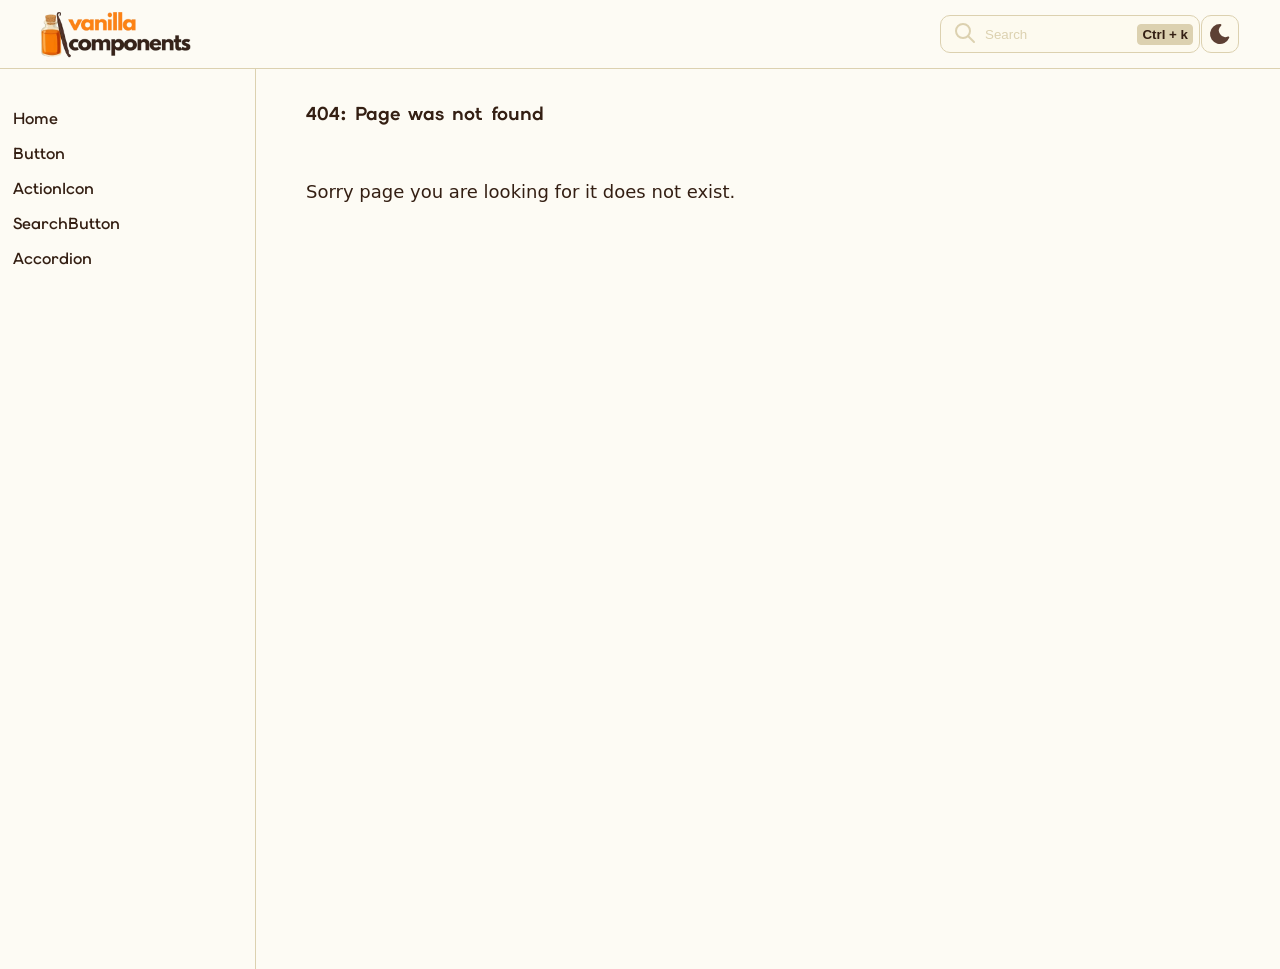
==== components/index.html @ 4ad966d8 "feat: accordion component" ====
<!doctype html>
<html lang="en">
  <head>
    <meta charset="UTF-8" />
    <meta name="viewport" content="width=device-width, initial-scale=1.0" />
    <title>Vanilla Components</title>
    <link rel="stylesheet" href="../styles.css" />
    <link rel="stylesheet" href="./ActionIcon/actionIcon.css" />
    <link rel="stylesheet" href="./Title/title.css" />
    <link rel="stylesheet" href="./SearchButton/searchButton.css" />
    <link rel="stylesheet" href="./NavList/navList.css" />
    <link rel="stylesheet" href="./SearchModal/searchModal.css" />

    <script src="../app.js" type="module"></script>
  </head>
  <body>
    <main>
      <site-header class="header"></site-header>
      <div class="container">
        <site-sidebar class="sidebar"></site-sidebar>

        <section class="content">
          <article class="card">
            <h1 class="title">404: Page was not found</h1>
            <p class="text">
              Sorry page you are looking for it does not exist.
            </p>
          </article>
          <site-search></site-search>
        </section>
      </div>
    </main>
  </body>
</html>
---- styles.css ----
@font-face {
  font-family: "ElmsSans";
  src: url("./assets/fonts/Elms_Sans/ElmsSans-Regular.ttf");
  font-weight: 400;
}

@font-face {
  font-family: "ElmsSans";
  src: url("./assets/fonts/Elms_Sans/ElmsSans-Medium.ttf");
  font-weight: 500;
}

@font-face {
  font-family: "ElmsSans";
  src: url("./assets/fonts/Elms_Sans/ElmsSans-SemiBold.ttf");
  font-weight: 600;
}

@font-face {
  font-family: "ElmsSans";
  src: url("./assets/fonts/Elms_Sans/ElmsSans-Bold.ttf");
  font-weight: 700;
}

@font-face {
  font-family: "ElmsSans";
  src: url("./assets/fonts/Elms_Sans/ElmsSans-ExtraBold.ttf");
  font-weight: 800;
}

:root {
  --color-white: #ffffff;
  --color-vanilla-100: #f1e4b2;
  --color-vanilla-200: #dcd1b0;
  --color-vanilla-300: #dcd1b0;
  --color-gold-100: #f9ab51;
  --color-gold-200: #ff8215;
  --color-gold-300: #e86009;
  --color-gold-400: #b93905;
  --color-cork: #d59756;
  --color-cocoa-100: #5d4034;
  --color-cocoa-200: #3d251b;

  /* Mode colors */
  --background-color: #fdfbf4;
  --background-color-2: #dcd1b0;
  --font-color: #341f13;
  --hover-color: #f1e4b2;
  --focus-color: #f9ab51;
}

[data-theme="dark"] {
  --color-white: #ffffff;
  --color-vanilla-100: #f9f3dd;
  --color-vanilla-200: #dcd1b0;
  --color-vanilla-300: #cac1a6;
  --color-gold-100: #f9ab51;
  --color-gold-200: #ff8215;
  --color-gold-300: #e86009;
  --color-gold-400: #b93905;
  --color-cork: #d59756;
  --color-cocoa-100: #5d4034;
  --color-cocoa-200: #3d251b;

  /* Mode colors */
  --background-color: #696556;
  --background-color-2: #5d4034;
  --font-color: #fefefc;
  --hover-color: #ff8215;
  --focus-color: #b93905;
}

* {
  box-sizing: border-box;
}

body {
  display: flex;
  justify-content: center;
  font-family: "ElmsSans";
  background-color: var(--background-color);
  margin: 0;
  padding: 0;
}
main {
  width: 100%;
  display: flex;
  flex-direction: column;
  justify-content: flex-start;
  align-items: center;
  height: 100dvh;
}
.container {
  display: flex;
  justify-content: flex-start;
  align-items: flex-start;
  width: 100%;
  max-width: 1440px;
}

.sidebar {
  border-right: 1px solid var(--color-vanilla-200);
  height: 100dvh;
  width: 20%;
  padding: 32px 16px 80px 0;
}

.content {
  width: 80%;
  padding: 0 50px;
  @media (width: 375px) {
    padding: 0 16px;
  }
}

.card {
  width: 100%;
  padding: 32px 0 48px 0;
  display: flex;
  flex-direction: column;
  justify-content: flex-start;
  align-items: flex-start;
  gap: 32px;
}

.header {
  width: 100%;
  height: 80px;
  border-bottom: 1px solid var(--color-vanilla-200);
  display: flex;
  justify-content: center;

  padding: 10px 40px;
}
header {
  width: 100%;
  display: flex;
  justify-content: center;
}

.nav {
  max-width: 1440px;
  width: 100%;

  display: flex;
  justify-content: space-between;
}

.nav__logo {
  height: 48px;
}

.nav__btns {
  display: flex;
  justify-content: center;
  align-items: center;
}

.text {
  width: 70%;
  text-align: left;
  line-height: 32px;
  font-family: "ElmSans", system-ui;
  font-size: 18px;
  font-weight: 400;
  color: var(--font-color);
}

.hidden {
  display: none;
}
---- components/ActionIcon/actionIcon.css ----
.action-icon {
  border: 1px solid var(--color-cocoa-100);
  border-radius: 10px;
  padding: 0;
  height: 38px;
  width: 38px;
  margin: 1px;

  background: transparent;

  display: flex;
  flex-direction: column;
  justify-content: center;
  align-items: center;
  cursor: pointer;
}

.action-icon__icon {
  color: var(--color-white);
  width: 24px;
  height: 24px;
}

.action-icon__icon > svg {
  width: 24px;
  height: 24px;
}

.action-icon--primary {
  background-color: var(--color-cocoa-100);

  .action-icon__icon {
    color: var(--color-white);
  }
}

.action-icon--secondary {
  background-color: var(--color-vanilla-100);

  .action-icon__icon {
    color: var(--color-cocoa-200);
  }
}

.action-icon--dark {
  background-color: rgba(249, 243, 221, 0.2);
  border: 1px solid var(--color-vanilla-200);

  .action-icon__icon {
    color: var(--color-cocoa-100);
  }
}

.action-icon--light {
  background-color: rgba(249, 243, 221, 0.2);
  border: 1px solid var(--color-vanilla-200);

  .action-icon__icon {
    color: var(--color-white);
  }
}

@media (hover: hover) {
  .action-icon--primary:hover {
    background-color: var(--color-cocoa-200);
    color: var(--color-white);
  }

  .action-icon--secondary:hover {
    background-color: var(--color-cork);
    color: var(--color-cocoa-200);
  }
}

.hidden {
  display: none;
}
---- components/Title/title.css ----
.title {
  margin: 0;
  color: var(--font-color);
}
---- components/SearchButton/searchButton.css ----
.search__btn {
  border: 1px solid var(--color-vanilla-200);
  height: 38px;
  width: 260px;
  border-radius: 10px;
  background: rgba(249, 243, 221, 0.2);
  padding: 0 4px;

  display: flex;
  justify-content: space-between;
  align-items: center;
  cursor: pointer;
}

.search__btn > div {
  display: flex;
  justify-content: center;
  align-items: center;
}

.search__icon {
  color: var(--color-vanilla-300);
  padding: 0 8px;
}

.search__text {
  color: var(--color-vanilla-300);
}

.search__tag {
  border: 1px solid var(--background-color-2);
  color: var(--font-color);
  padding: 2px 4px;
  margin: 2px;
  font-weight: 600;
  background-color: var(--background-color-2);
  border-radius: 4px;
}
---- components/NavList/navList.css ----
.menu__list {
  list-style: none;
  padding: 0;
  margin: 0;
  width: 100%;
}

.menu__list li {
  width: 100%;
}

.list__link {
  display: block;
  text-decoration: none;
  width: 100%;
  border-radius: 8px;
  border: 1px solid transparent;
  font-weight: 600;
  color: var(--font-color);
  padding: 6px 12px;
}

.list__link--search__components {
  height: 50px;
  display: flex;
  justify-content: start;
  align-items: center;
}

@media (hover: hover) {
  .list__link:hover {
    background-color: var(--hover-color);
  }
}

.list__link:focus {
  background-color: var(--focus-color);
}

.link--active {
  background-color: var(--focus-color);
}

.hidden {
  display: none;
}
---- components/SearchModal/searchModal.css ----
/* DIALOG */
.search__dialog[open] {
  width: 30%;
  border: 1px solid transparent;
  background-color: var(--background-color);
  padding: 4px;
  border-radius: 10px;
  margin: 0;
  top: 10%;
  margin-inline: auto;
}

.search__dialog::backdrop {
  backdrop-filter: blur(4px);
  background-color: rgb(0, 0, 0, 0.3);
}

.search__entry {
  width: 100%;
  height: 50px;
  display: flex;
  justify-content: center;
  align-items: center;
  border-bottom: 1px solid var(--color-vanilla-200);
  margin-bottom: 4px;
}

.search__input {
  width: 92%;
  height: 36px;
  border: 1px solid transparent;
  font-family: "ElmsSans";
  font-weight: 400;
  font-size: 18px;
  background: transparent;
  color: var(--font-color);
}

.search__input:focus-visible {
  outline: 1px solid transparent;
  background: transparent;
}
.search__components {
  padding: 0 0 0 4px;
  margin: 0;
}

.list_link {
  height: 36px;
}
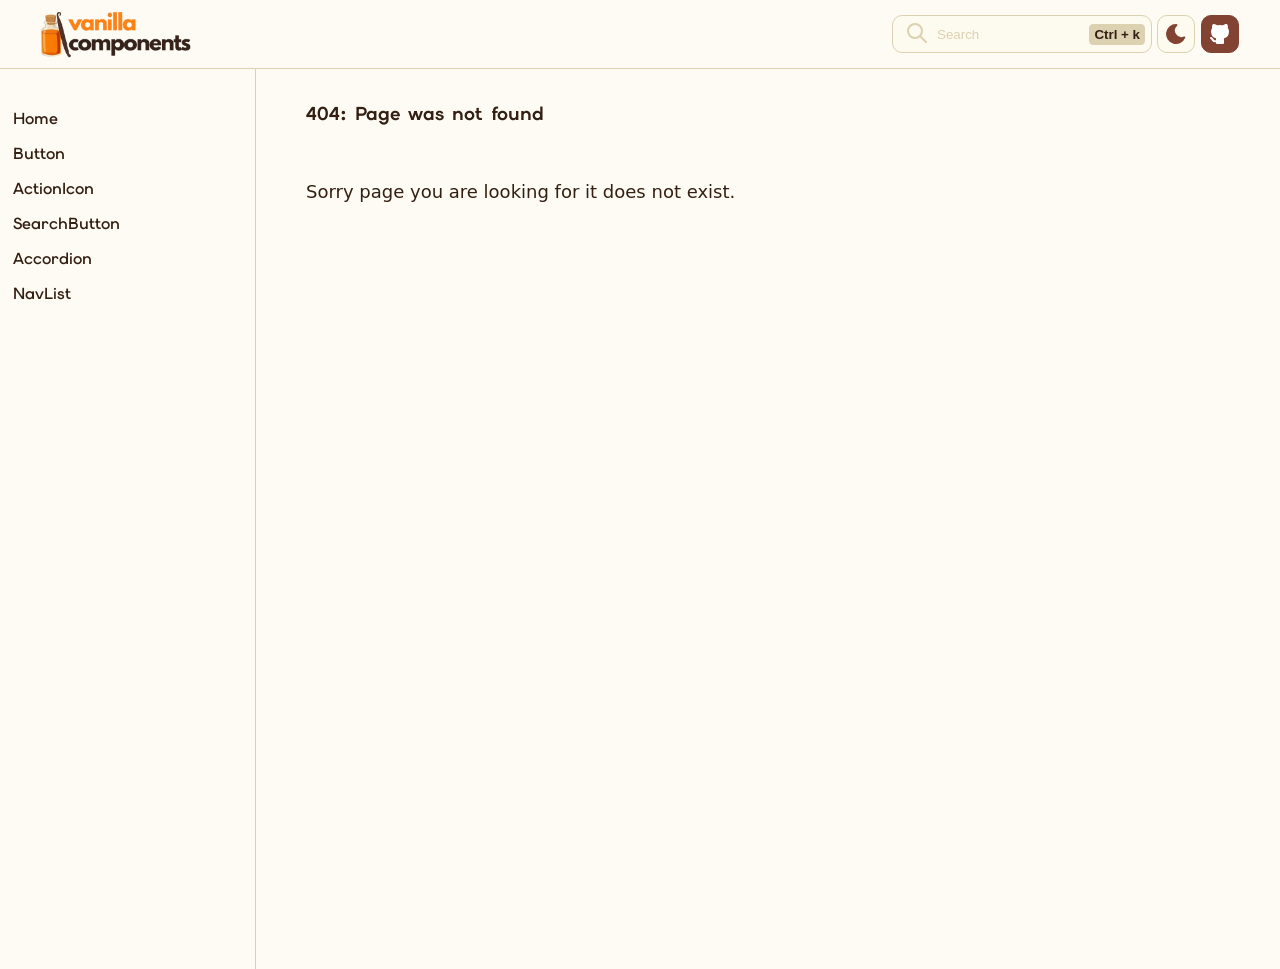
==== commit 10aa6e37: "feat: mobile menu in all pages" ====
--- a/components/index.html
+++ b/components/index.html
@@ -18,6 +18,7 @@
       <site-header class="header"></site-header>
       <div class="container">
         <site-sidebar class="sidebar"></site-sidebar>
+        <site-mobile-menu> </site-mobile-menu>
 
         <section class="content">
           <article class="card">
--- a/styles.css
+++ b/styles.css
@@ -38,7 +38,7 @@
   --color-gold-300: #e86009;
   --color-gold-400: #b93905;
   --color-cork: #d59756;
-  --color-cocoa-100: #5d4034;
+  --color-cocoa-100: #834333; /* #5d4034;*/
   --color-cocoa-200: #3d251b;
 
   /* Mode colors */
@@ -59,14 +59,14 @@
   --color-gold-300: #e86009;
   --color-gold-400: #b93905;
   --color-cork: #d59756;
-  --color-cocoa-100: #5d4034;
+  --color-cocoa-100: #834333; /* #5d4034;*/
   --color-cocoa-200: #3d251b;
 
   /* Mode colors */
-  --background-color: #696556;
+  --background-color: #4c4941;
   --background-color-2: #5d4034;
   --font-color: #fefefc;
-  --hover-color: #ff8215;
+  --hover-color: #e86009;
   --focus-color: #b93905;
 }
 
@@ -96,6 +96,7 @@
   align-items: flex-start;
   width: 100%;
   max-width: 1440px;
+  position: relative;
 }
 
 .sidebar {
@@ -103,13 +104,21 @@
   height: 100dvh;
   width: 20%;
   padding: 32px 16px 80px 0;
+  @media (max-width: 440px) {
+    display: none;
+  }
 }
 
 .content {
   width: 80%;
   padding: 0 50px;
-  @media (width: 375px) {
+  @media (max-width: 768px) {
+    width: 100%;
+  }
+
+  @media (max-width: 440px) {
     padding: 0 16px;
+    width: 100%;
   }
 }
 
@@ -131,6 +140,10 @@
   justify-content: center;
 
   padding: 10px 40px;
+
+  @media (max-width: 1024px) {
+    padding: 10px 16px;
+  }
 }
 header {
   width: 100%;
@@ -148,12 +161,17 @@
 
 .nav__logo {
   height: 48px;
+
+  @media (max-width: 768px) {
+    height: 38px;
+  }
 }
 
 .nav__btns {
   display: flex;
   justify-content: center;
   align-items: center;
+  gap: 4px;
 }
 
 .text {
@@ -164,6 +182,64 @@
   font-size: 18px;
   font-weight: 400;
   color: var(--font-color);
+
+  @media (max-width: 440px) {
+    width: 100%;
+    font-size: 16px;
+  }
+}
+
+.mobile__menu-container {
+  position: absolute;
+  width: 100%;
+  height: 100%;
+  z-index: 5;
+  background-color: var(--background-color);
+}
+
+/* Hamburguer button */
+.mobile__menu-btn {
+  border: 1px solid transparent;
+  border-radius: 10px;
+  padding: 0;
+  height: 34px;
+  width: 34px;
+  padding: 2px;
+  margin: 1px;
+
+  background: transparent;
+
+  display: flex;
+  flex-direction: column;
+  justify-content: center;
+  align-items: center;
+  cursor: pointer;
+  gap: 8px;
+
+  @media (min-width: 768px) {
+    display: none;
+  }
+}
+
+.mobile__menu-btn > div {
+  height: 2px;
+  width: 100%;
+  background-color: var(--font-color);
+  border-radius: 6px;
+  transition: all 0.5s;
+  transform-origin: left;
+}
+
+.mobile__menu-btn--close div:first-child {
+  transform: rotate(45deg);
+}
+
+.mobile__menu-btn--close div:nth-child(2) {
+  opacity: 0;
+}
+
+.mobile__menu-btn--close div:last-child {
+  transform: rotate(-45deg);
 }
 
 .hidden {
--- a/components/SearchButton/searchButton.css
+++ b/components/SearchButton/searchButton.css
@@ -10,6 +10,19 @@
   justify-content: space-between;
   align-items: center;
   cursor: pointer;
+
+  @media (max-width: 768px) {
+    padding: 0;
+
+    width: 38px;
+    margin: 1px;
+
+    background: transparent;
+
+    flex-direction: column;
+    justify-content: center;
+    overflow: hidden;
+  }
 }
 
 .search__btn > div {
@@ -25,6 +38,9 @@
 
 .search__text {
   color: var(--color-vanilla-300);
+  @media (max-width: 768px) {
+    display: none;
+  }
 }
 
 .search__tag {
@@ -35,4 +51,7 @@
   font-weight: 600;
   background-color: var(--background-color-2);
   border-radius: 4px;
+  @media (max-width: 768px) {
+    display: none;
+  }
 }
--- a/components/NavList/navList.css
+++ b/components/NavList/navList.css
@@ -41,6 +41,31 @@
   background-color: var(--focus-color);
 }
 
+/* MOBILE NAVLIST */
+.mobile {
+  display: flex;
+  flex-direction: column;
+  justify-content: center;
+  align-items: center;
+  list-style: none;
+  margin: 18px 0;
+  padding: 0 16px;
+
+  width: 100%;
+}
+
+.mobile li {
+  width: 100%;
+  display: flex;
+  flex-direction: column;
+  justify-content: center;
+  align-items: center;
+}
+.list__link--mobile {
+  width: 100%;
+  text-align: center;
+}
+
 .hidden {
   display: none;
 }
--- a/components/SearchModal/searchModal.css
+++ b/components/SearchModal/searchModal.css
@@ -8,6 +8,10 @@
   margin: 0;
   top: 10%;
   margin-inline: auto;
+
+  @media (max-width: 768px) {
+    width: 90%;
+  }
 }
 
 .search__dialog::backdrop {
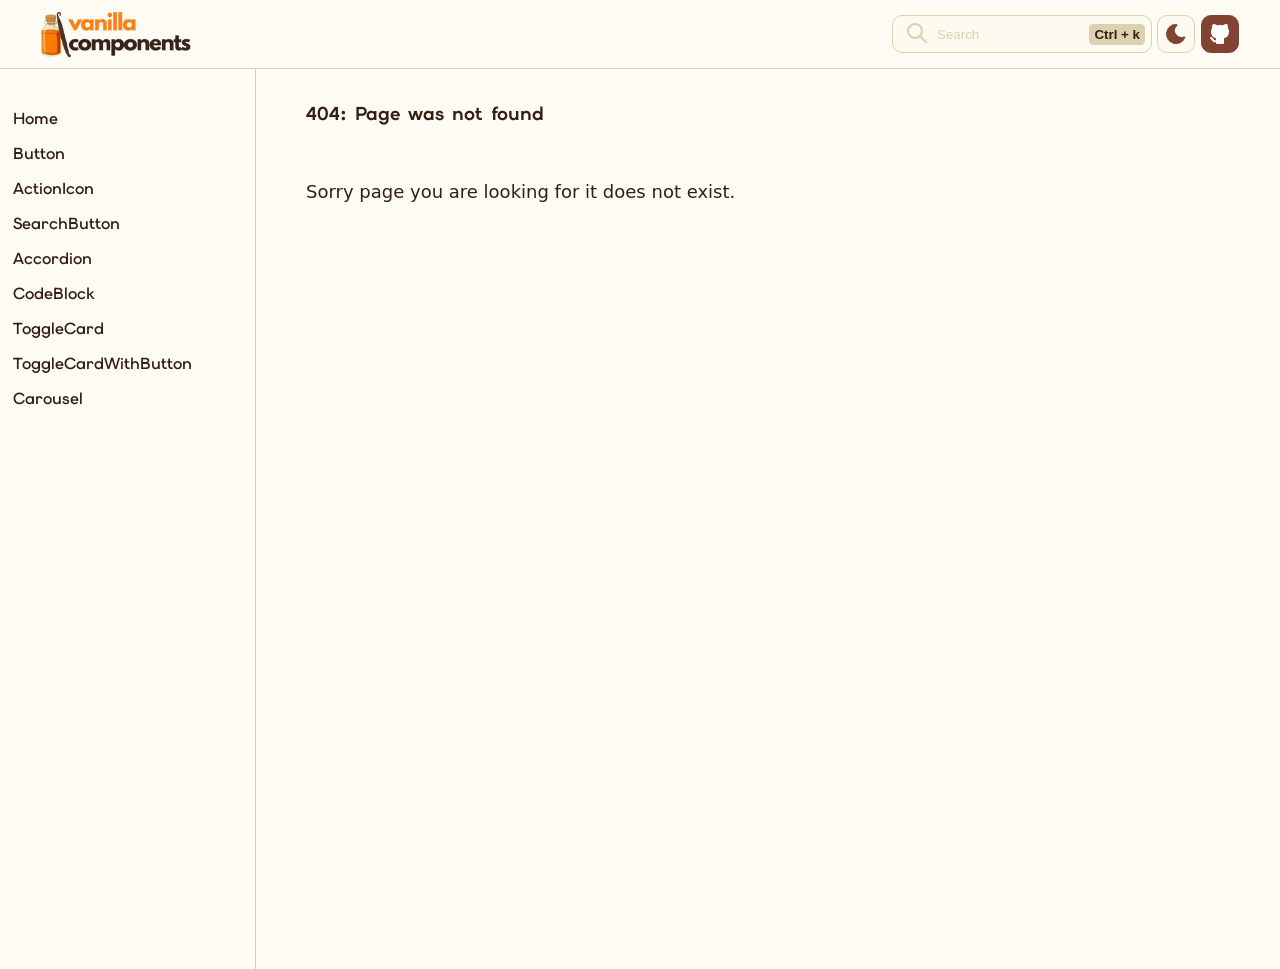
==== commit 537afc30: "fix: dark theme without flash" ====
--- a/components/index.html
+++ b/components/index.html
@@ -4,6 +4,7 @@
     <meta charset="UTF-8" />
     <meta name="viewport" content="width=device-width, initial-scale=1.0" />
     <title>Vanilla Components</title>
+    <script>document.documentElement.dataset.theme = localStorage.getItem("theme") || "0";</script>
     <link rel="stylesheet" href="../styles.css" />
     <link rel="stylesheet" href="./ActionIcon/actionIcon.css" />
     <link rel="stylesheet" href="./Title/title.css" />
--- a/styles.css
+++ b/styles.css
@@ -45,6 +45,7 @@
   --background-color: #fdfbf4;
   --background-color-2: #dcd1b0;
   --font-color: #341f13;
+  --font-color-2: #3d251b;
   --hover-color: #f1e4b2;
   --focus-color: #f9ab51;
 }
@@ -66,6 +67,7 @@
   --background-color: #4c4941;
   --background-color-2: #5d4034;
   --font-color: #fefefc;
+  --font-color-2: #dcd1b0;
   --hover-color: #e86009;
   --focus-color: #b93905;
 }
@@ -104,7 +106,7 @@
   height: 100dvh;
   width: 20%;
   padding: 32px 16px 80px 0;
-  @media (max-width: 440px) {
+  @media (max-width: 768px) {
     display: none;
   }
 }
@@ -216,7 +218,7 @@
   cursor: pointer;
   gap: 8px;
 
-  @media (min-width: 768px) {
+  @media (min-width: 769px) {
     display: none;
   }
 }
--- a/components/NavList/navList.css
+++ b/components/NavList/navList.css
@@ -59,6 +59,7 @@
   display: flex;
   flex-direction: column;
   justify-content: center;
+  list-style: none;
   align-items: center;
 }
 .list__link--mobile {
--- a/components/SearchModal/searchModal.css
+++ b/components/SearchModal/searchModal.css
@@ -47,6 +47,11 @@
 .search__components {
   padding: 0 0 0 4px;
   margin: 0;
+  list-style: none;
+
+  li{
+    list-style: none;
+  }
 }
 
 .list_link {
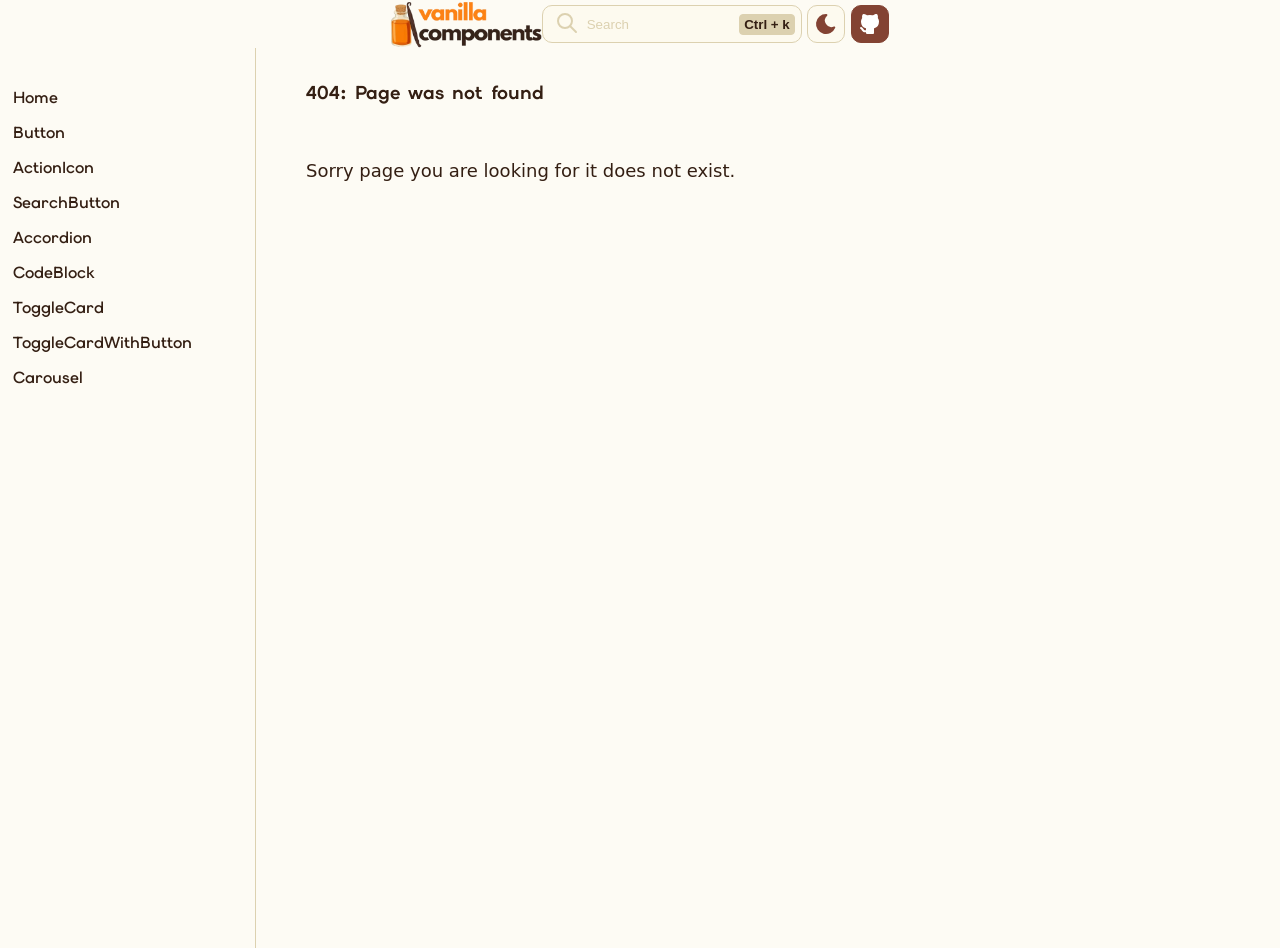
==== commit caff2ce8: "update: site-header classname" ====
--- a/components/index.html
+++ b/components/index.html
@@ -16,7 +16,7 @@
   </head>
   <body>
     <main>
-      <site-header class="header"></site-header>
+      <site-header class="site-header"></site-header>
       <div class="container">
         <site-sidebar class="sidebar"></site-sidebar>
         <site-mobile-menu> </site-mobile-menu>
